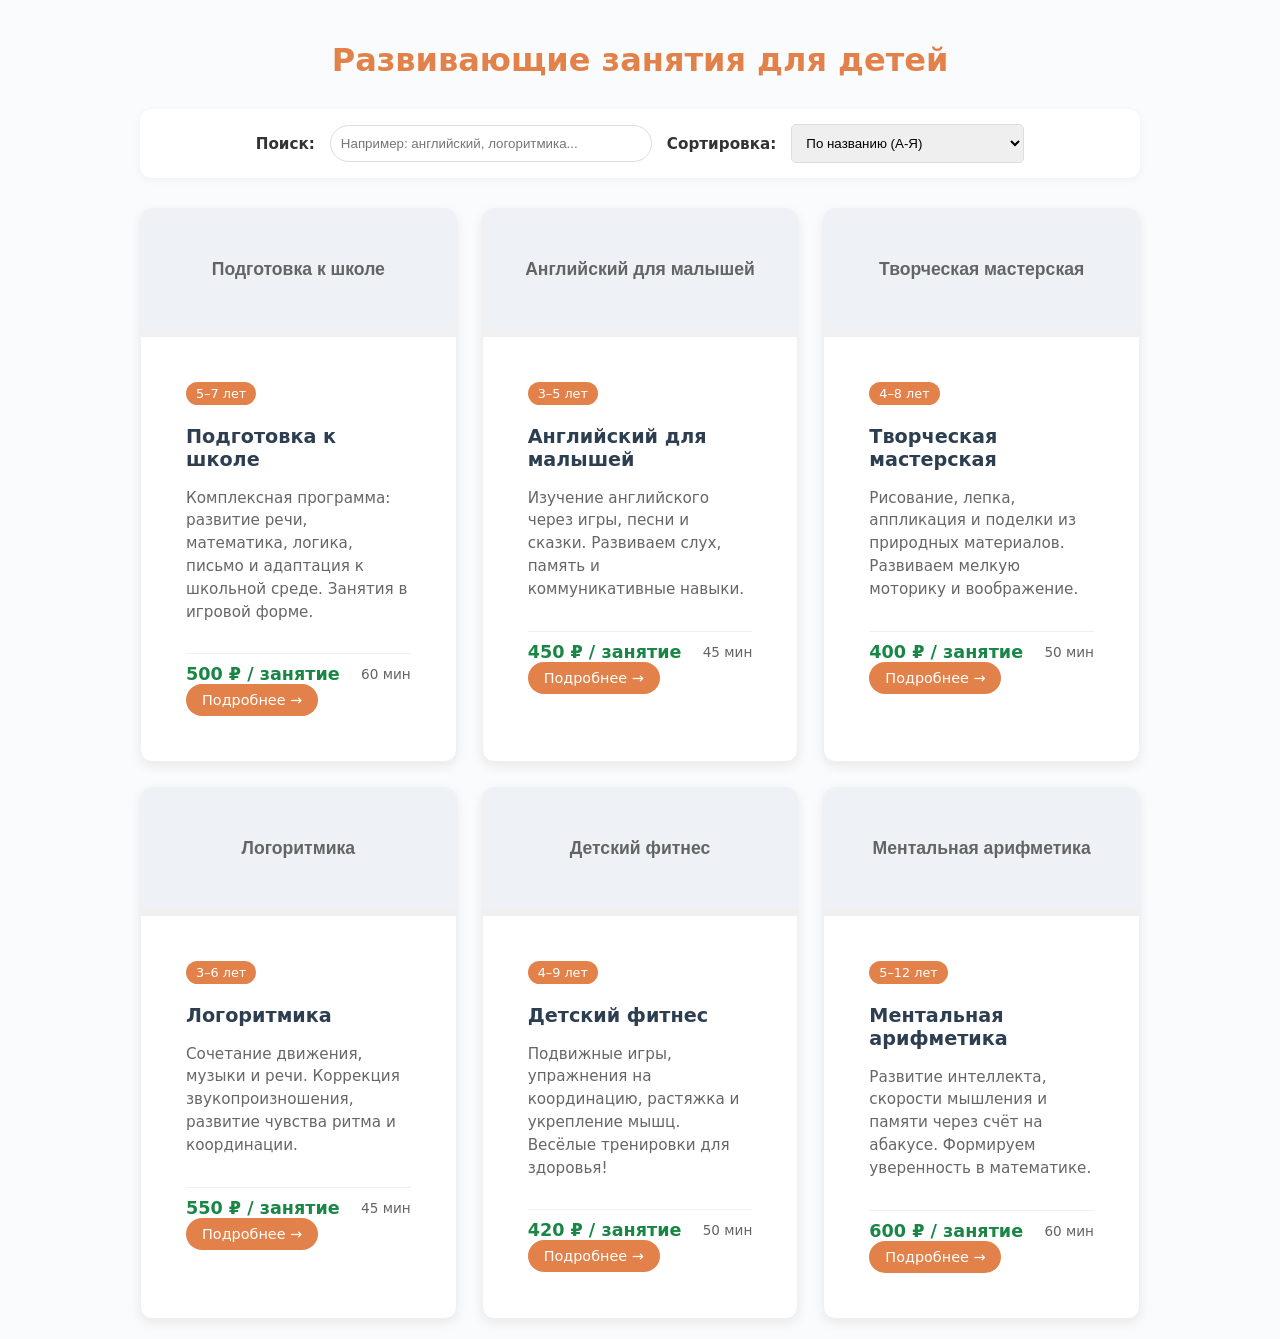
==== index.html @ 389a6162 "Задание №1 выполнено" ====
<!DOCTYPE html>
<html lang="ru">
<head>
  <meta charset="UTF-8">
  <title>Развивающий центр: занятия</title>
  <link rel="stylesheet" href="style.css">
</head>
<body>
  <h1>Развивающие занятия для детей</h1>

  <div class="controls">
    <label for="search-input">Поиск:</label>
    <input type="text" id="search-input" placeholder="Например: английский, логоритмика...">
    <label for="sort-select">Сортировка:</label>
    <select id="sort-select">
      <option value="name-asc">По названию (А-Я)</option>
      <option value="name-desc">По названию (Я-А)</option>
      <option value="price-asc">По цене (дешёвые → дорогие)</option>
      <option value="price-desc">По цене (дорогие → дешёвые)</option>
      <option value="age-asc">Для малышей → старшие</option>
    </select>
  </div>

  <div class="catalog-grid" id="catalog-list">
    <!-- Занятие 1 -->
    <article class="card" 
             data-name="Подготовка к школе" 
             data-price="500" 
             data-age-min="5" 
             data-age-max="7"
             data-duration="60">
      <div class="card-header">Подготовка к школе</div>
      <div class="card-body">
        <span class="card-age">5–7 лет</span>
        <h3 class="card-title">Подготовка к школе</h3>
        <p class="card-desc">Комплексная программа: развитие речи, математика, логика, письмо и адаптация к школьной среде. Занятия в игровой форме.</p>
        <div class="card-footer">
          <span class="price">500 ₽ / занятие</span>
          <span class="duration">60 мин</span>
        </div>
        <a href="class-detai-1.html" class="btn-details">Подробнее →</a>
      </div>
    </article>

    <!-- Занятие 2 -->
    <article class="card" 
             data-name="Английский для малышей" 
             data-price="450" 
             data-age-min="3" 
             data-age-max="5"
             data-duration="45">
      <div class="card-header">Английский для малышей</div>
      <div class="card-body">
        <span class="card-age">3–5 лет</span>
        <h3 class="card-title">Английский для малышей</h3>
        <p class="card-desc">Изучение английского через игры, песни и сказки. Развиваем слух, память и коммуникативные навыки.</p>
        <div class="card-footer">
          <span class="price">450 ₽ / занятие</span>
          <span class="duration">45 мин</span>
        </div>
        <a href="class-detai-1.html" class="btn-details">Подробнее →</a>
      </div>
    </article>

    <!-- Занятие 3 -->
    <article class="card" 
             data-name="Творческая мастерская" 
             data-price="400" 
             data-age-min="4" 
             data-age-max="8"
             data-duration="50">
      <div class="card-header">Творческая мастерская</div>
      <div class="card-body">
        <span class="card-age">4–8 лет</span>
        <h3 class="card-title">Творческая мастерская</h3>
        <p class="card-desc">Рисование, лепка, аппликация и поделки из природных материалов. Развиваем мелкую моторику и воображение.</p>
        <div class="card-footer">
          <span class="price">400 ₽ / занятие</span>
          <span class="duration">50 мин</span>
        </div>
        <a href="class-detai-1.html" class="btn-details">Подробнее →</a>
      </div>
    </article>

    <!-- Занятие 4 -->
    <article class="card" 
             data-name="Логоритмика" 
             data-price="550" 
             data-age-min="3" 
             data-age-max="6"
             data-duration="45">
      <div class="card-header">Логоритмика</div>
      <div class="card-body">
        <span class="card-age">3–6 лет</span>
        <h3 class="card-title">Логоритмика</h3>
        <p class="card-desc">Сочетание движения, музыки и речи. Коррекция звукопроизношения, развитие чувства ритма и координации.</p>
        <div class="card-footer">
          <span class="price">550 ₽ / занятие</span>
          <span class="duration">45 мин</span>
        </div>
        <a href="class-detai-1.html" class="btn-details">Подробнее →</a>
      </div>
    </article>

    <!-- Занятие 5 -->
    <article class="card" 
             data-name="Детский фитнес" 
             data-price="420" 
             data-age-min="4" 
             data-age-max="9"
             data-duration="50">
      <div class="card-header">Детский фитнес</div>
      <div class="card-body">
        <span class="card-age">4–9 лет</span>
        <h3 class="card-title">Детский фитнес</h3>
        <p class="card-desc">Подвижные игры, упражнения на координацию, растяжка и укрепление мышц. Весёлые тренировки для здоровья!</p>
        <div class="card-footer">
          <span class="price">420 ₽ / занятие</span>
          <span class="duration">50 мин</span>
        </div>
        <a href="class-detai-1.html" class="btn-details">Подробнее →</a>
      </div>
    </article>

    <!-- Занятие 6 -->
    <article class="card" 
             data-name="Ментальная арифметика" 
             data-price="600" 
             data-age-min="5" 
             data-age-max="12"
             data-duration="60">
      <div class="card-header">Ментальная арифметика</div>
      <div class="card-body">
        <span class="card-age">5–12 лет</span>
        <h3 class="card-title">Ментальная арифметика</h3>
        <p class="card-desc">Развитие интеллекта, скорости мышления и памяти через счёт на абакусе. Формируем уверенность в математике.</p>
        <div class="card-footer">
          <span class="price">600 ₽ / занятие</span>
          <span class="duration">60 мин</span>
        </div>
        <a href="class-detai-1.html" class="btn-details">Подробнее →</a>
      </div>
    </article>
  </div>
</body>
</html>
---- style.css ----
:root {
  --primary: #e2824a;
  --accent: #198646;
  --bg: #fafbfc;
  --text: #333;
  --gray: #646464;
}

body {
  font-family: system-ui, sans-serif;
  max-width: 1000px;
  margin: 0 auto;
  padding: 20px;
  background: var(--bg);
  color: var(--text);
}

h1 {
  text-align: center;
  color: var(--primary);
  margin-bottom: 30px;
}

.controls {
  margin-bottom: 30px;
  display: flex;
  flex-wrap: wrap;
  gap: 15px;
  justify-content: center;
  align-items: center;
  padding: 15px;
  background: #fff;
  border-radius: 12px;
  box-shadow: 0 2px 8px rgba(0,0,0,.05);
}

.controls label {
  font-weight: 600;
  font-size: .95rem;
  white-space: nowrap;
}

#search-input, #sort-select {
  padding: 10px;
  border: 1px solid #ddd;
  border-radius: 20px;
  outline: none;
  transition: .2s;
}

#search-input { width: 300px; }
#search-input:focus { border-color: var(--primary); }
#sort-select { border-radius: 5px; cursor: pointer; }

.catalog-grid {
  display: grid;
  grid-template-columns: repeat(auto-fill, minmax(280px, 1fr));
  gap: 25px;
}

.card {
  background: #fff;
  border: 1px solid #f0f0f0;
  border-radius: 12px;
  overflow: hidden;
  box-shadow: 0 4px 12px rgba(0,0,0,.08);
  transition: .2s;
}

.card:hover { transform: translateY(-5px); }

.card-header {
  height: 120px;
  background: #eef2f7;
  display: flex;
  align-items: center;
  justify-content: center;
  color: var(--gray);
  font: 700 1.1rem/1 sans-serif;
  border-bottom: 8px solid #f0f0f0;
}

.card-body { padding: 45px; }

.card-age {
  display: inline-block;
  background: var(--primary);
  color: #fff;
  padding: 4px 10px;
  border-radius: 15px;
  font-size: .8rem;
  margin-bottom: 20px;
}

.card-title {
  margin: 0 0 10px 0;
  font-size: 1.2rem;
  color: #2c3e50;
}

.card-desc {
  font-size: .95rem;
  color: #666;
  line-height: 1.5;
  margin-bottom: 30px;
}

.card-footer {
  display: flex;
  justify-content: space-between;
  align-items: center;
  margin-top: 15px;
  border-top: 1px solid #f0f0f0;
  padding-top: 10px;
}

.price {
  font-weight: bold;
  color: var(--accent);
  font-size: 1.1rem;
}

.duration {
  font-size: .85rem;
  color: var(--gray);
}

.main-image {
  width: 100%;
  max-width: 800px;      
  height: auto;           
  display: block;
  margin: 3 auto;         
}

.btn-details {
  display: inline-block;
  text-decoration: none;
  background: var(--primary);
  color: #fff;
  padding: 8px 16px;
  border-radius: 20px;
  font-size: .9rem;
  transition: .2s;
}

.btn-details:hover { background: #815420; }
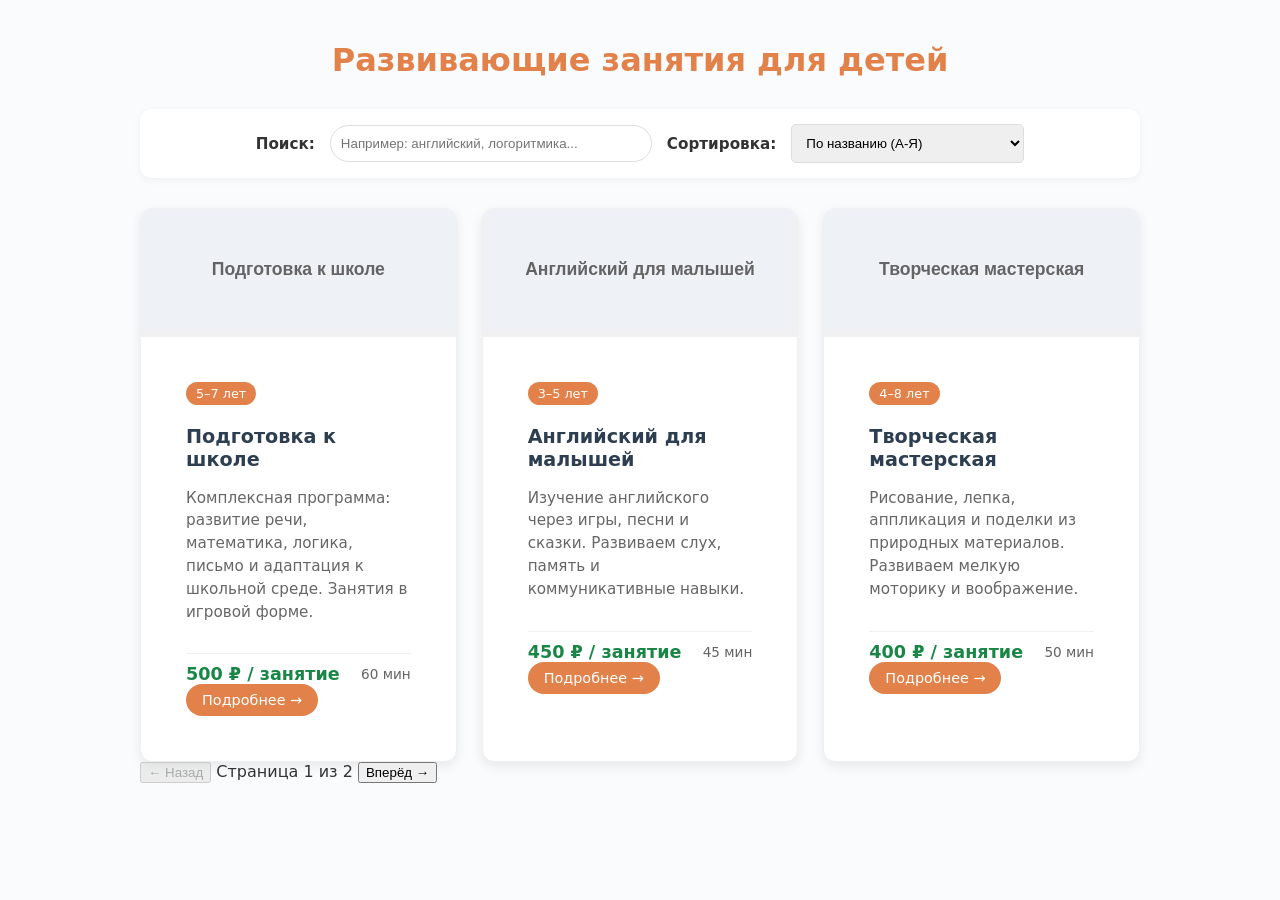
==== commit b0fb5cf1: "Задание №3 выполнено" ====
--- a/index.html
+++ b/index.html
@@ -58,7 +58,7 @@
           <span class="price">450 ₽ / занятие</span>
           <span class="duration">45 мин</span>
         </div>
-        <a href="class-detai-1.html" class="btn-details">Подробнее →</a>
+        <a href="class-detai-2.html" class="btn-details">Подробнее →</a>
       </div>
     </article>
 
@@ -78,7 +78,7 @@
           <span class="price">400 ₽ / занятие</span>
           <span class="duration">50 мин</span>
         </div>
-        <a href="class-detai-1.html" class="btn-details">Подробнее →</a>
+        <a href="class-detai-3.html" class="btn-details">Подробнее →</a>
       </div>
     </article>
 
@@ -98,7 +98,7 @@
           <span class="price">550 ₽ / занятие</span>
           <span class="duration">45 мин</span>
         </div>
-        <a href="class-detai-1.html" class="btn-details">Подробнее →</a>
+        <a href="class-detai-4.html" class="btn-details">Подробнее →</a>
       </div>
     </article>
 
@@ -118,7 +118,7 @@
           <span class="price">420 ₽ / занятие</span>
           <span class="duration">50 мин</span>
         </div>
-        <a href="class-detai-1.html" class="btn-details">Подробнее →</a>
+        <a href="class-detai-5.html" class="btn-details">Подробнее →</a>
       </div>
     </article>
 
@@ -138,9 +138,123 @@
           <span class="price">600 ₽ / занятие</span>
           <span class="duration">60 мин</span>
         </div>
-        <a href="class-detai-1.html" class="btn-details">Подробнее →</a>
+        <a href="class-detai-6.html" class="btn-details">Подробнее →</a>
       </div>
     </article>
   </div>
+
+  <!-- Блок пагинации -->
+  <div class="pagination-container" id="pagination-container">
+    <button class="pagination-btn" id="prev-btn" onclick="changePage(-1)" disabled>← Назад</button>
+    <span class="page-info" id="page-info">Страница 1 из 2</span>
+    <button class="pagination-btn" id="next-btn" onclick="changePage(1)">Вперёд →</button>
+  </div>
+
+  <script>
+    // НАСТРОЙКИ: сколько карточек показывать на одной странице
+    const ITEMS_PER_PAGE = 3; 
+
+    const catalogList = document.getElementById('catalog-list');
+    const searchInput = document.getElementById('search-input');
+    const sortSelect = document.getElementById('sort-select');
+    const prevBtn = document.getElementById('prev-btn');
+    const nextBtn = document.getElementById('next-btn');
+    const pageInfo = document.getElementById('page-info');
+    
+    let currentPage = 0;
+    let allCards = [];          
+    let filteredCards = [];     
+
+    // Инициализация при загрузке
+    document.addEventListener('DOMContentLoaded', () => {
+      allCards = Array.from(catalogList.querySelectorAll('.card'));
+      filteredCards = [...allCards]; // Изначально показываем всё
+      renderPage();
+    });
+
+    // --- ФУНКЦИОНАЛЬНОСТЬ ПОИСКА ---
+    searchInput.addEventListener('input', (e) => {
+      const query = e.target.value.toLowerCase().trim();
+      
+      filteredCards = allCards.filter(card => {
+        const title = card.querySelector('.card-title')?.textContent.toLowerCase() || '';
+        const desc = card.querySelector('.card-desc')?.textContent.toLowerCase() || '';
+        
+        if (!query) return true;
+        
+        return title.includes(query) || desc.includes(query);
+      });
+      
+      currentPage = 0;
+      renderPage();
+    });
+
+    // --- ФУНКЦИОНАЛЬНОСТЬ СОРТИРОВКИ ---
+    sortSelect.addEventListener('change', (e) => {
+      const value = e.target.value;
+      
+      filteredCards.sort((a, b) => {
+        const aName = a.dataset.name.toLowerCase();
+        const bName = b.dataset.name.toLowerCase();
+        const aPrice = Number(a.dataset.price);
+        const bPrice = Number(b.dataset.price);
+        const aAgeMin = Number(a.dataset.ageMin);
+        const bAgeMin = Number(b.dataset.ageMin);
+
+        if (value === 'name-asc') {
+          return aName.localeCompare(bName);
+        } else if (value === 'name-desc') {
+          return bName.localeCompare(aName);
+        } else if (value === 'price-asc') {
+          return aPrice - bPrice;
+        } else if (value === 'price-desc') {
+          return bPrice - aPrice;
+        } else if (value === 'age-asc') {
+          return aAgeMin - bAgeMin;
+        }
+        // По умолчанию (или если значение не совпало) — порядок не меняем
+        return 0;
+      });
+
+      currentPage = 0;
+      renderPage();
+    });
+
+    function renderPage() {
+      catalogList.innerHTML = ''; // Очищаем сетку
+
+      const start = currentPage * ITEMS_PER_PAGE;
+      const end = start + ITEMS_PER_PAGE;
+      const totalPages = Math.ceil(filteredCards.length / ITEMS_PER_PAGE);
+
+      // Добавляем только нужные карточки из отфильтрованного и отсортированного списка
+      for (let i = start; i < end && i < filteredCards.length; i++) {
+        catalogList.appendChild(filteredCards[i]);
+      }
+
+      // Обновляем текст и кнопки
+      pageInfo.textContent = `Страница ${currentPage + 1} из ${totalPages || 1}`;
+      prevBtn.disabled = currentPage === 0;
+      nextBtn.disabled = end >= filteredCards.length || filteredCards.length === 0;
+      
+      if (filteredCards.length === 0) {
+        catalogList.innerHTML = '<p style="text-align:center; color:#777;">Ничего не найдено. Попробуйте другой запрос.</p>';
+      }
+    }
+
+    function changePage(direction) {
+      const totalPages = Math.ceil(filteredCards.length / ITEMS_PER_PAGE);
+      currentPage += direction;
+
+      if (currentPage < 0) currentPage = 0;
+      if (currentPage >= totalPages) currentPage = totalPages - 1;
+
+      renderPage();
+      
+      window.scrollTo({ top: 0, behavior: 'smooth' });
+    }
+  </script>
 </body>
 </html>
+
+
--- a/style.css
+++ b/style.css
@@ -19,6 +19,37 @@
   text-align: center;
   color: var(--primary);
   margin-bottom: 30px;
+}
+
+.gallery {
+  display: flex;
+  flex-wrap: wrap;
+  gap: 10px;
+  justify-content: center;
+  margin-bottom: 20px;
+  padding: 10px 0;
+}
+
+.gallery img {
+  width: 150px;           
+  height: 100px;          
+  object-fit: cover;      
+  border-radius: 8px;     
+  cursor: pointer;         
+  border: 2px solid transparent;
+  transition: all 0.2s ease;
+  box-shadow: 0 2px 5px rgba(0,0,0,0.1);
+}
+
+.gallery img:hover {
+  transform: scale(1.05); 
+  border-color: var(--primary);
+  z-index: 10;
+  position: relative;
+}
+
+.gallery img:active {
+  transform: scale(0.95);
 }
 
 .controls {
@@ -130,7 +161,9 @@
   max-width: 800px;      
   height: auto;           
   display: block;
-  margin: 3 auto;         
+  margin: 0 auto 30px auto; 
+  border-radius: 8px;
+  box-shadow: 0 4px 15px rgba(0,0,0,0.1);
 }
 
 .btn-details {
@@ -144,4 +177,14 @@
   transition: .2s;
 }
 
+.review-form-container { margin-bottom: 20px; border: 1px solid #eee; padding: 15px; border-radius: 8px; }
+.review-form-container input, .review-form-container textarea { width: 100%; margin-bottom: 10px; padding: 8px; box-sizing: border-box; }
+.btn-submit { background-color: #4CAF50; color: white; border: none; padding: 10px 20px; cursor: pointer; border-radius: 4px; }
+.btn-submit:hover { background-color: #45a049; }
+.reviews-list { display: flex; flex-direction: column; gap: 15px; }
+.review-item { border-left: 4px solid #4CAF50; padding: 10px; background: #f9f9f9; }
+.review-meta { font-weight: bold; color: #333; font-size: 0.9em; margin-bottom: 5px; }
+.review-date { font-size: 0.8em; color: #888; margin-bottom: 5px; }
+.review-text { margin: 0; color: #555; line-height: 1.4; }
+
 .btn-details:hover { background: #815420; }
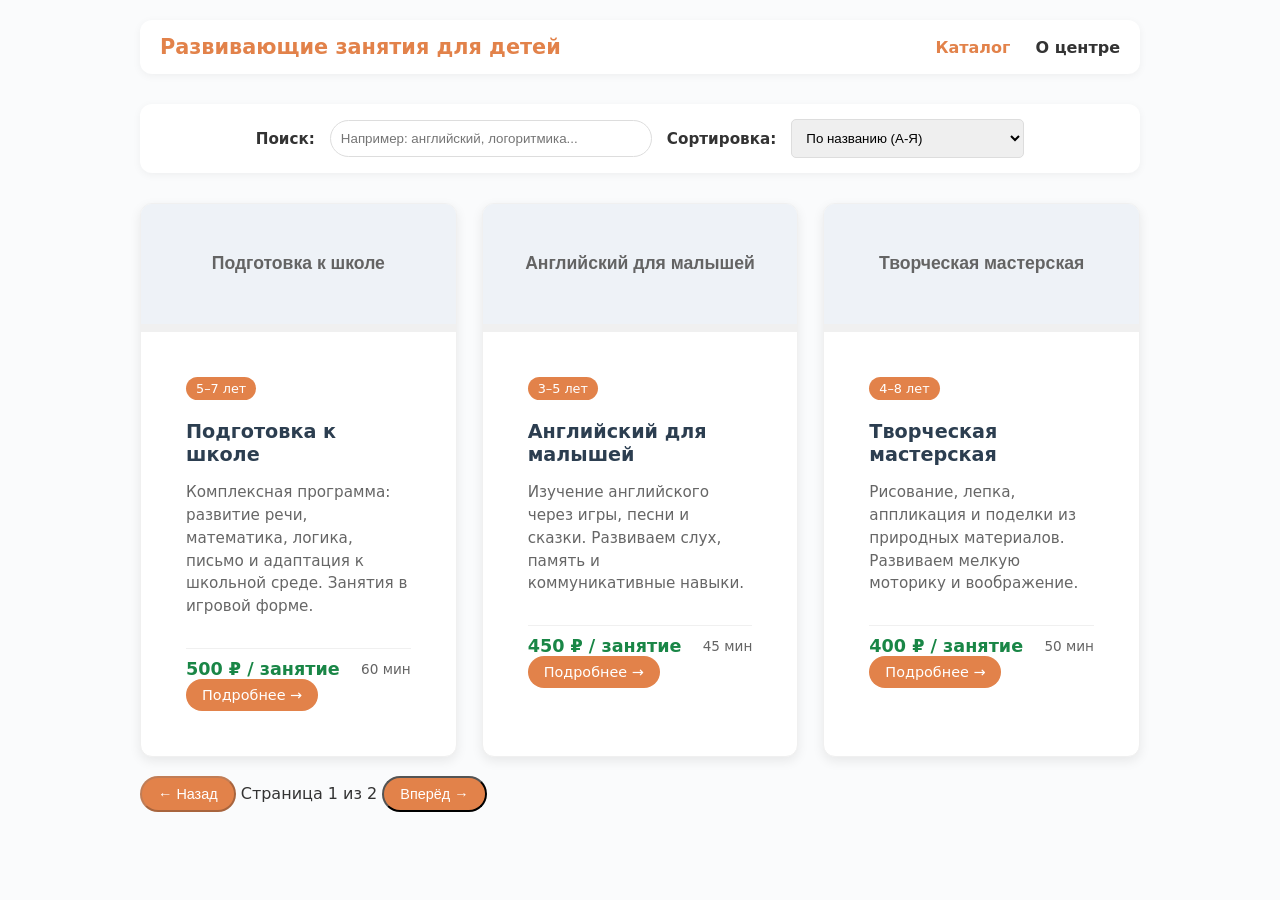
==== commit 2055ff3b: "Добавлена страница О центре" ====
--- a/index.html
+++ b/index.html
@@ -6,7 +6,13 @@
   <link rel="stylesheet" href="style.css">
 </head>
 <body>
-  <h1>Развивающие занятия для детей</h1>
+  <header class="site-header">
+    <div class="site-logo">Развивающие занятия для детей</div>
+    <nav class="site-nav">
+      <a href="index.html" class="active">Каталог</a>
+      <a href="about.html">О центре</a>
+    </nav>
+  </header>
 
   <div class="controls">
     <label for="search-input">Поиск:</label>
@@ -141,7 +147,7 @@
         <a href="class-detai-6.html" class="btn-details">Подробнее →</a>
       </div>
     </article>
-  </div>
+  </div><br>
 
   <!-- Блок пагинации -->
   <div class="pagination-container" id="pagination-container">
@@ -151,7 +157,7 @@
   </div>
 
   <script>
-    // НАСТРОЙКИ: сколько карточек показывать на одной странице
+    // --- Сколько карточек показывать на одной странице ---
     const ITEMS_PER_PAGE = 3; 
 
     const catalogList = document.getElementById('catalog-list');
@@ -165,14 +171,14 @@
     let allCards = [];          
     let filteredCards = [];     
 
-    // Инициализация при загрузке
+    // --- Инициализация при загрузке --- 
     document.addEventListener('DOMContentLoaded', () => {
       allCards = Array.from(catalogList.querySelectorAll('.card'));
-      filteredCards = [...allCards]; // Изначально показываем всё
+      filteredCards = [...allCards]; 
       renderPage();
     });
 
-    // --- ФУНКЦИОНАЛЬНОСТЬ ПОИСКА ---
+    // --- Функциональность поиска ---
     searchInput.addEventListener('input', (e) => {
       const query = e.target.value.toLowerCase().trim();
       
@@ -189,7 +195,7 @@
       renderPage();
     });
 
-    // --- ФУНКЦИОНАЛЬНОСТЬ СОРТИРОВКИ ---
+    // --- Функциональность сортировки ---
     sortSelect.addEventListener('change', (e) => {
       const value = e.target.value;
       
@@ -212,7 +218,7 @@
         } else if (value === 'age-asc') {
           return aAgeMin - bAgeMin;
         }
-        // По умолчанию (или если значение не совпало) — порядок не меняем
+        // По умолчанию 
         return 0;
       });
 
@@ -221,7 +227,7 @@
     });
 
     function renderPage() {
-      catalogList.innerHTML = ''; // Очищаем сетку
+      catalogList.innerHTML = ''; 
 
       const start = currentPage * ITEMS_PER_PAGE;
       const end = start + ITEMS_PER_PAGE;
--- a/style.css
+++ b/style.css
@@ -177,6 +177,17 @@
   transition: .2s;
 }
 
+.pagination-btn {
+  display: inline-block;
+  text-decoration: none;
+  background: var(--primary);
+  color: #fff;
+  padding: 8px 16px;
+  border-radius: 20px;
+  font-size: .9rem;
+  transition: .2s;
+}
+
 .review-form-container { margin-bottom: 20px; border: 1px solid #eee; padding: 15px; border-radius: 8px; }
 .review-form-container input, .review-form-container textarea { width: 100%; margin-bottom: 10px; padding: 8px; box-sizing: border-box; }
 .btn-submit { background-color: #4CAF50; color: white; border: none; padding: 10px 20px; cursor: pointer; border-radius: 4px; }
@@ -188,3 +199,126 @@
 .review-text { margin: 0; color: #555; line-height: 1.4; }
 
 .btn-details:hover { background: #815420; }
+
+.site-header {
+  display: flex;
+  justify-content: space-between;
+  align-items: center;
+  padding: 15px 20px;
+  background: #fff;
+  border-radius: 12px;
+  box-shadow: 0 2px 8px rgba(0,0,0,.05);
+  margin-bottom: 30px;
+}
+.site-logo {
+  font-weight: bold;
+  font-size: 1.3rem;
+  color: var(--primary);
+}
+.site-nav a {
+  text-decoration: none;
+  color: var(--text);
+  margin-left: 20px;
+  font-weight: 600;
+  transition: color 0.2s;
+}
+.site-nav a:hover, .site-nav a.active {
+  color: var(--primary);
+}
+.hero-section {
+  background: linear-gradient(135deg, #FFF9F0, #FFF5E6);
+  padding: 40px;
+  border-radius: 12px;
+  text-align: center;
+  margin-bottom: 40px;
+}
+.hero-section p {
+  font-size: 1.1rem;
+  color: var(--gray);
+  max-width: 700px;
+  margin: 0 auto 30px auto;
+  line-height: 1.6;
+}
+.section-title {
+  text-align: center;
+  color: #2c3e50;
+  margin: 40px 0 25px 0;
+  font-size: 1.8rem;
+}
+.value-icon {
+  width: 60px;
+  height: 60px;
+  border-radius: 50%;
+  background-color: #FF6B35;
+  display: flex;
+  align-items: center;
+  justify-content: center;
+  color: #fff;
+  font-size: 1.5rem;
+  margin: 0 auto 20px auto;
+}
+.step-number {
+  font-size: 2.5rem;
+  font-weight: bold;
+  color: #C8973A;
+  margin-bottom: 10px;
+}
+.step-card {
+  background: #F8F1E8;
+  border: 1px solid #E8D9C4;
+}
+.team-section {
+  background: #FDFBF7;
+  padding: 30px;
+  border-radius: 12px;
+  margin-bottom: 40px;
+}
+.avatar-wrapper {
+  width: 100px;
+  height: 100px;
+  border-radius: 50%;
+  overflow: hidden;
+  margin: 0 auto 20px auto;
+  border: 3px solid #f0f0f0;
+}
+.avatar-wrapper img {
+  width: 100%;
+  height: 100%;
+  object-fit: cover;
+}
+.text-center {
+  text-align: center;
+}
+.cta-section {
+  text-align: center;
+  padding: 40px 20px;
+  background: #fff;
+  border-radius: 12px;
+  box-shadow: 0 4px 12px rgba(0,0,0,.05);
+  margin-bottom: 20px;
+}
+.btn-cta {
+  display: inline-block;
+  text-decoration: none;
+  background: #FF6B35;
+  color: #fff;
+  padding: 12px 28px;
+  border-radius: 25px;
+  font-size: 1rem;
+  font-weight: bold;
+  transition: opacity 0.2s;
+  margin-bottom: 30px;
+  border: none;
+  cursor: pointer;
+}
+.btn-cta:hover {
+  opacity: 0.9;
+}
+.contacts-info {
+  color: var(--gray);
+  line-height: 1.6;
+  font-size: 0.95rem;
+}
+.contacts-info p {
+  margin: 5px 0;
+}
